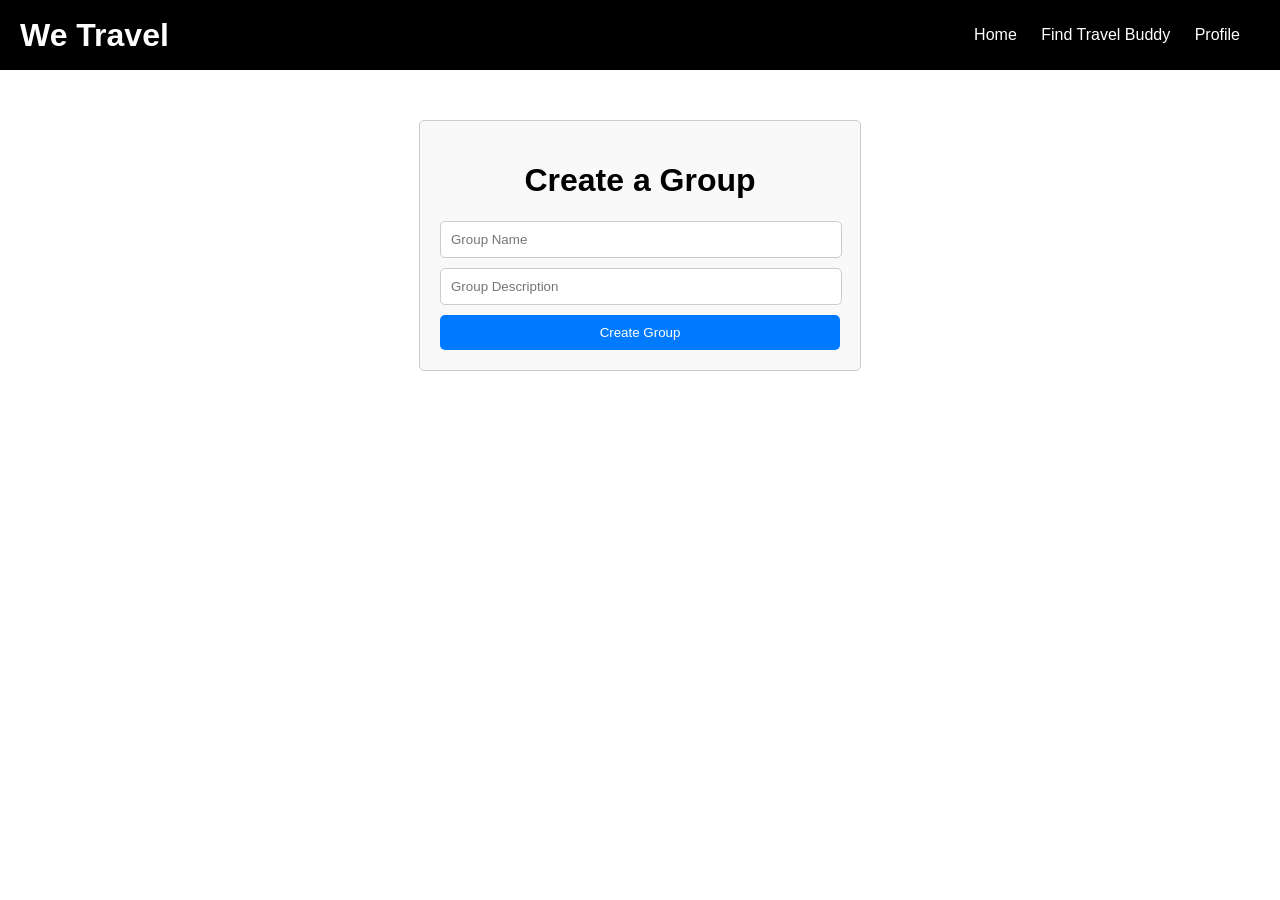
==== create.html @ bfe429fd "feat: initial commit - TravelTogether full-stack web app - Frontend: Vanilla HTML/CSS/JS (index, log" ====
<!DOCTYPE html>
<html lang="en">
<head>
  <meta charset="UTF-8">
  <meta name="viewport" content="width=device-width, initial-scale=1.0">
  <title>WeTravel Groups</title>
  <link rel="stylesheet" href="create.css">
</head>
<body>
    <header>
        <h1>We Travel</h1>
        <nav>
            <ul>
                <li><a href="page.html">Home</a></li>
                <li><a href="#">Find Travel Buddy</a></li>
                <li><a href="#">Profile</a></li><i class="fa-regular fa-circle-user"></i>
            </ul>
        </nav>
    </header>
  <div class="container">
    <h1>Create a Group</h1>
    <form id="group-form">
      <input type="text" id="groupName" placeholder="Group Name" required>
      <input type="text" id="groupDescription" placeholder="Group Description" required>
      <button type="submit">Create Group</button>
    </form>
  </div>

  <script src="create.js"></script>
</body>
</html>
---- create.css ----
body {
    font-family: Arial, sans-serif;
  }
  
  .container {
    max-width: 400px;
    margin: 50px auto;
    padding: 20px;
    border: 1px solid #ccc;
    border-radius: 5px;
    background-color: #f9f9f9;
  }
  
  h1 {
    text-align: center;
  }
  
  input[type="text"] {
    width: 380px;
    padding: 10px;
    margin-bottom: 10px;
    border: 1px solid #ccc;
    border-radius: 5px;
  }
  
  button {
    display: block;
    width: 100%;
    padding: 10px;
    background-color: #007bff;
    color: white;
    border: none;
    border-radius: 5px;
    cursor: pointer;
  }
  
  button:hover {
    background-color: #0056b3;
  }

  body {
    font-family: Arial, sans-serif;
    margin: 0;
    padding: 0;
    background-image: url(https://png.pngtree.com/png-clipart/20220704/original/pngtree-friends-and-couples-traveling-together-vector-png-image_8317722.png);
    background-size: cover;
    background-image: url(https://static.vecteezy.com/system/resources/previews/024/713/840/large_2x/group-of-tourists-standing-looking-at-sunset-generated-by-ai-free-photo.jpg);
}

header {
    background-color: black;
    color: white;
    height: 50px;
    padding: 10px 20px;
    display: flex;
    justify-content: space-between;
    align-items: center;
}

nav ul {
    list-style-type: none;
    margin: 0;
    padding: 0;
}

nav ul li {
    display: inline;
    margin-right: 20px;
}

nav ul li a {
    color: #fff;
    text-decoration: none;
}

main {
    padding: 20px;
    
}

section {
    margin-bottom: 20px;
}

form label {
    display: block;
    margin-bottom: 5px;
}
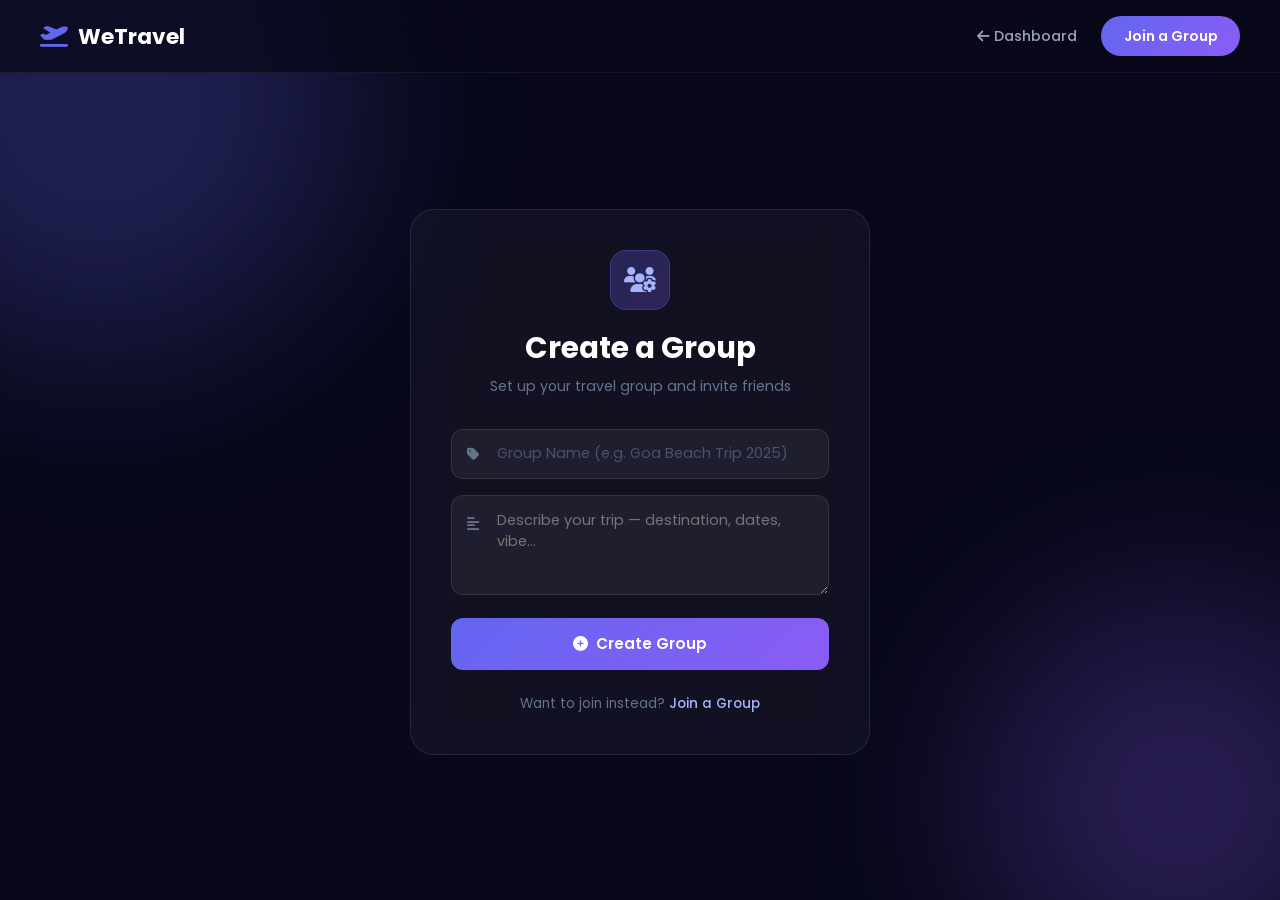
==== commit 21bc852c: "fix: complete UI redesign + fix OTP connection bug - Fixed: changed localhost to 127.0.0.1 in all JS" ====
--- a/create.html
+++ b/create.html
@@ -1,31 +1,65 @@
-<!DOCTYPE html>
-<html lang="en">
-<head>
-  <meta charset="UTF-8">
-  <meta name="viewport" content="width=device-width, initial-scale=1.0">
-  <title>WeTravel Groups</title>
-  <link rel="stylesheet" href="create.css">
-</head>
-<body>
-    <header>
-        <h1>We Travel</h1>
-        <nav>
-            <ul>
-                <li><a href="page.html">Home</a></li>
-                <li><a href="#">Find Travel Buddy</a></li>
-                <li><a href="#">Profile</a></li><i class="fa-regular fa-circle-user"></i>
-            </ul>
-        </nav>
-    </header>
-  <div class="container">
-    <h1>Create a Group</h1>
-    <form id="group-form">
-      <input type="text" id="groupName" placeholder="Group Name" required>
-      <input type="text" id="groupDescription" placeholder="Group Description" required>
-      <button type="submit">Create Group</button>
-    </form>
-  </div>
-
-  <script src="create.js"></script>
-</body>
-</html>
+<!DOCTYPE html>
+<html lang="en">
+<head>
+  <meta charset="UTF-8">
+  <meta name="viewport" content="width=device-width, initial-scale=1.0">
+  <title>WeTravel — Create Group</title>
+  <link rel="stylesheet" href="style.css">
+  <link rel="stylesheet" href="https://cdnjs.cloudflare.com/ajax/libs/font-awesome/6.5.1/css/all.min.css">
+</head>
+<body>
+  <div class="bg-orbs">
+    <div class="orb orb-1"></div>
+    <div class="orb orb-2"></div>
+  </div>
+  <header class="glass-nav">
+    <div class="nav-container">
+      <a href="page.html" class="logo"><i class="fas fa-plane-departure"></i><span>WeTravel</span></a>
+      <nav>
+        <a href="page.html" class="nav-link"><i class="fas fa-arrow-left"></i> Dashboard</a>
+        <a href="join.html" class="btn-primary">Join a Group</a>
+      </nav>
+    </div>
+  </header>
+
+  <div class="page-wrapper">
+    <div class="form-card">
+      <div style="text-align:center; margin-bottom:1.8rem;">
+        <div class="card-icon"><i class="fas fa-users-cog"></i></div>
+        <h2>Create a Group</h2>
+        <p class="subtitle">Set up your travel group and invite friends</p>
+      </div>
+
+      <div id="alert-box" class="alert"></div>
+
+      <form id="group-form">
+        <div class="form-group">
+          <span class="fi"><i class="fas fa-tag"></i></span>
+          <input type="text" id="groupName" placeholder="Group Name (e.g. Goa Beach Trip 2025)" required>
+        </div>
+        <div class="form-group">
+          <span class="fi" style="top:1.2rem; transform:none;"><i class="fas fa-align-left"></i></span>
+          <textarea id="groupDescription" placeholder="Describe your trip — destination, dates, vibe..." required></textarea>
+        </div>
+        <button type="submit" id="create-btn" class="btn-submit">
+          <i class="fas fa-plus-circle"></i> Create Group
+        </button>
+      </form>
+      <div class="form-footer">
+        Want to join instead? <a href="join.html">Join a Group</a>
+      </div>
+    </div>
+  </div>
+
+  <style>
+    .card-icon {
+      width: 60px; height: 60px; border-radius: 16px; margin: 0 auto 1rem;
+      background: linear-gradient(135deg, rgba(99,102,241,0.25), rgba(139,92,246,0.25));
+      border: 1px solid rgba(99,102,241,0.3); display: flex; align-items: center; justify-content: center;
+      font-size: 1.6rem; color: #a5b4fc;
+    }
+  </style>
+
+  <script src="create.js"></script>
+</body>
+</html>
--- a/style.css
+++ b/style.css
@@ -0,0 +1,135 @@
+/* =============================================
+   WETRAVEL — Shared Design System
+   ============================================= */
+@import url('https://fonts.googleapis.com/css2?family=Poppins:wght@300;400;500;600;700;800&display=swap');
+
+* { margin: 0; padding: 0; box-sizing: border-box; }
+
+body {
+  font-family: 'Poppins', sans-serif;
+  background: #08081a;
+  color: #e2e8f0;
+  min-height: 100vh;
+  overflow-x: hidden;
+}
+
+/* ── Background orbs ── */
+.bg-orbs { position: fixed; inset: 0; z-index: -1; overflow: hidden; pointer-events: none; }
+.orb { position: absolute; border-radius: 50%; filter: blur(90px); opacity: 0.25; animation: orbFloat 10s ease-in-out infinite; }
+.orb-1 { width: 500px; height: 500px; background: #6366f1; top: -150px; left: -150px; animation-delay: 0s; }
+.orb-2 { width: 400px; height: 400px; background: #8b5cf6; bottom: -100px; right: -100px; animation-delay: 4s; }
+.orb-3 { width: 300px; height: 300px; background: #06d6a0; top: 50%; left: 55%; transform: translate(-50%, -50%); animation-delay: 8s; }
+@keyframes orbFloat { 0%, 100% { transform: translateY(0) scale(1); } 50% { transform: translateY(-40px) scale(1.05); } }
+
+/* ── Navigation ── */
+.glass-nav {
+  position: fixed; top: 0; left: 0; right: 0; z-index: 999;
+  padding: 1rem 2rem;
+  background: rgba(8, 8, 26, 0.75);
+  backdrop-filter: blur(24px);
+  border-bottom: 1px solid rgba(255,255,255,0.06);
+}
+.nav-container { max-width: 1200px; margin: 0 auto; display: flex; align-items: center; justify-content: space-between; }
+.logo { display: flex; align-items: center; gap: 0.6rem; font-size: 1.35rem; font-weight: 700; color: #fff; text-decoration: none; }
+.logo i { color: #6366f1; font-size: 1.4rem; }
+nav { display: flex; align-items: center; gap: 1.5rem; }
+.nav-link { color: #94a3b8; text-decoration: none; font-weight: 500; font-size: 0.9rem; transition: color 0.3s; }
+.nav-link:hover { color: #fff; }
+
+/* ── Buttons ── */
+.btn-primary {
+  background: linear-gradient(135deg, #6366f1, #8b5cf6);
+  color: white; padding: 0.6rem 1.4rem; border-radius: 50px;
+  text-decoration: none; font-weight: 600; font-size: 0.88rem;
+  border: none; cursor: pointer; font-family: 'Poppins', sans-serif;
+  transition: transform 0.2s, box-shadow 0.2s; display: inline-block;
+}
+.btn-primary:hover { transform: translateY(-2px); box-shadow: 0 8px 25px rgba(99,102,241,0.45); }
+
+.btn-submit {
+  width: 100%;
+  background: linear-gradient(135deg, #6366f1, #8b5cf6);
+  color: white; border: none; padding: 0.9rem;
+  border-radius: 12px; font-family: 'Poppins', sans-serif;
+  font-weight: 600; font-size: 0.95rem; cursor: pointer;
+  transition: transform 0.2s, box-shadow 0.2s, opacity 0.2s;
+  margin-top: 0.5rem; display: flex; align-items: center; justify-content: center; gap: 0.5rem;
+}
+.btn-submit:hover { transform: translateY(-2px); box-shadow: 0 10px 28px rgba(99,102,241,0.45); }
+.btn-submit:disabled { opacity: 0.55; cursor: not-allowed; transform: none; box-shadow: none; }
+
+/* ── Form Card ── */
+.page-wrapper {
+  min-height: 100vh;
+  display: flex; align-items: center; justify-content: center;
+  padding: 7rem 1.5rem 3rem;
+}
+.form-card {
+  background: rgba(255,255,255,0.04);
+  backdrop-filter: blur(24px);
+  border: 1px solid rgba(255,255,255,0.09);
+  border-radius: 24px; padding: 2.5rem;
+  width: 100%; max-width: 460px;
+  animation: fadeUp 0.5s ease both;
+}
+.form-card h2 { font-size: 1.85rem; font-weight: 700; color: #fff; margin-bottom: 0.35rem; }
+.form-card .subtitle { color: #64748b; font-size: 0.88rem; margin-bottom: 2rem; }
+
+/* ── Form Groups ── */
+.form-group { position: relative; margin-bottom: 1rem; }
+.form-group .fi {
+  position: absolute; left: 1rem; top: 50%; transform: translateY(-50%);
+  color: #64748b; font-size: 0.875rem; pointer-events: none;
+}
+.form-group input,
+.form-group select,
+.form-group textarea {
+  width: 100%;
+  background: rgba(255,255,255,0.055);
+  border: 1px solid rgba(255,255,255,0.09);
+  border-radius: 12px;
+  padding: 0.85rem 1rem 0.85rem 2.8rem;
+  color: #e2e8f0; font-family: 'Poppins', sans-serif; font-size: 0.9rem;
+  outline: none; transition: border-color 0.3s, background 0.3s;
+}
+.form-group input:focus,
+.form-group select:focus,
+.form-group textarea:focus {
+  border-color: #6366f1;
+  background: rgba(99,102,241,0.09);
+}
+.form-group input::placeholder { color: #475569; }
+.form-group select option { background: #1a1a35; color: #e2e8f0; }
+.form-group textarea { resize: vertical; padding-top: 0.85rem; min-height: 100px; }
+
+/* ── Alerts ── */
+.alert { padding: 0.75rem 1rem; border-radius: 10px; font-size: 0.85rem; margin-bottom: 1rem; display: none; }
+.alert.show { display: block; animation: fadeUp 0.3s ease; }
+.alert-error { background: rgba(239,68,68,0.1); border: 1px solid rgba(239,68,68,0.28); color: #fca5a5; }
+.alert-success { background: rgba(6,214,160,0.1); border: 1px solid rgba(6,214,160,0.28); color: #6ee7b7; }
+.alert-info { background: rgba(99,102,241,0.1); border: 1px solid rgba(99,102,241,0.28); color: #a5b4fc; }
+
+/* ── Form Footer ── */
+.form-footer { text-align: center; margin-top: 1.5rem; color: #64748b; font-size: 0.85rem; }
+.form-footer a { color: #a5b4fc; text-decoration: none; font-weight: 500; }
+.form-footer a:hover { color: #6366f1; }
+
+/* ── Divider ── */
+.section-divider {
+  display: flex; align-items: center; gap: 1rem; margin: 1.2rem 0;
+  color: #475569; font-size: 0.8rem;
+}
+.section-divider::before, .section-divider::after {
+  content: ''; flex: 1; height: 1px; background: rgba(255,255,255,0.07);
+}
+
+/* ── Gradient text ── */
+.gradient-text {
+  background: linear-gradient(135deg, #6366f1, #06d6a0);
+  -webkit-background-clip: text; -webkit-text-fill-color: transparent; background-clip: text;
+}
+
+/* ── Animations ── */
+@keyframes fadeUp { from { opacity: 0; transform: translateY(22px); } to { opacity: 1; transform: translateY(0); } }
+@keyframes spin { to { transform: rotate(360deg); } }
+.spinner { animation: spin 0.8s linear infinite; display: inline-block; }
